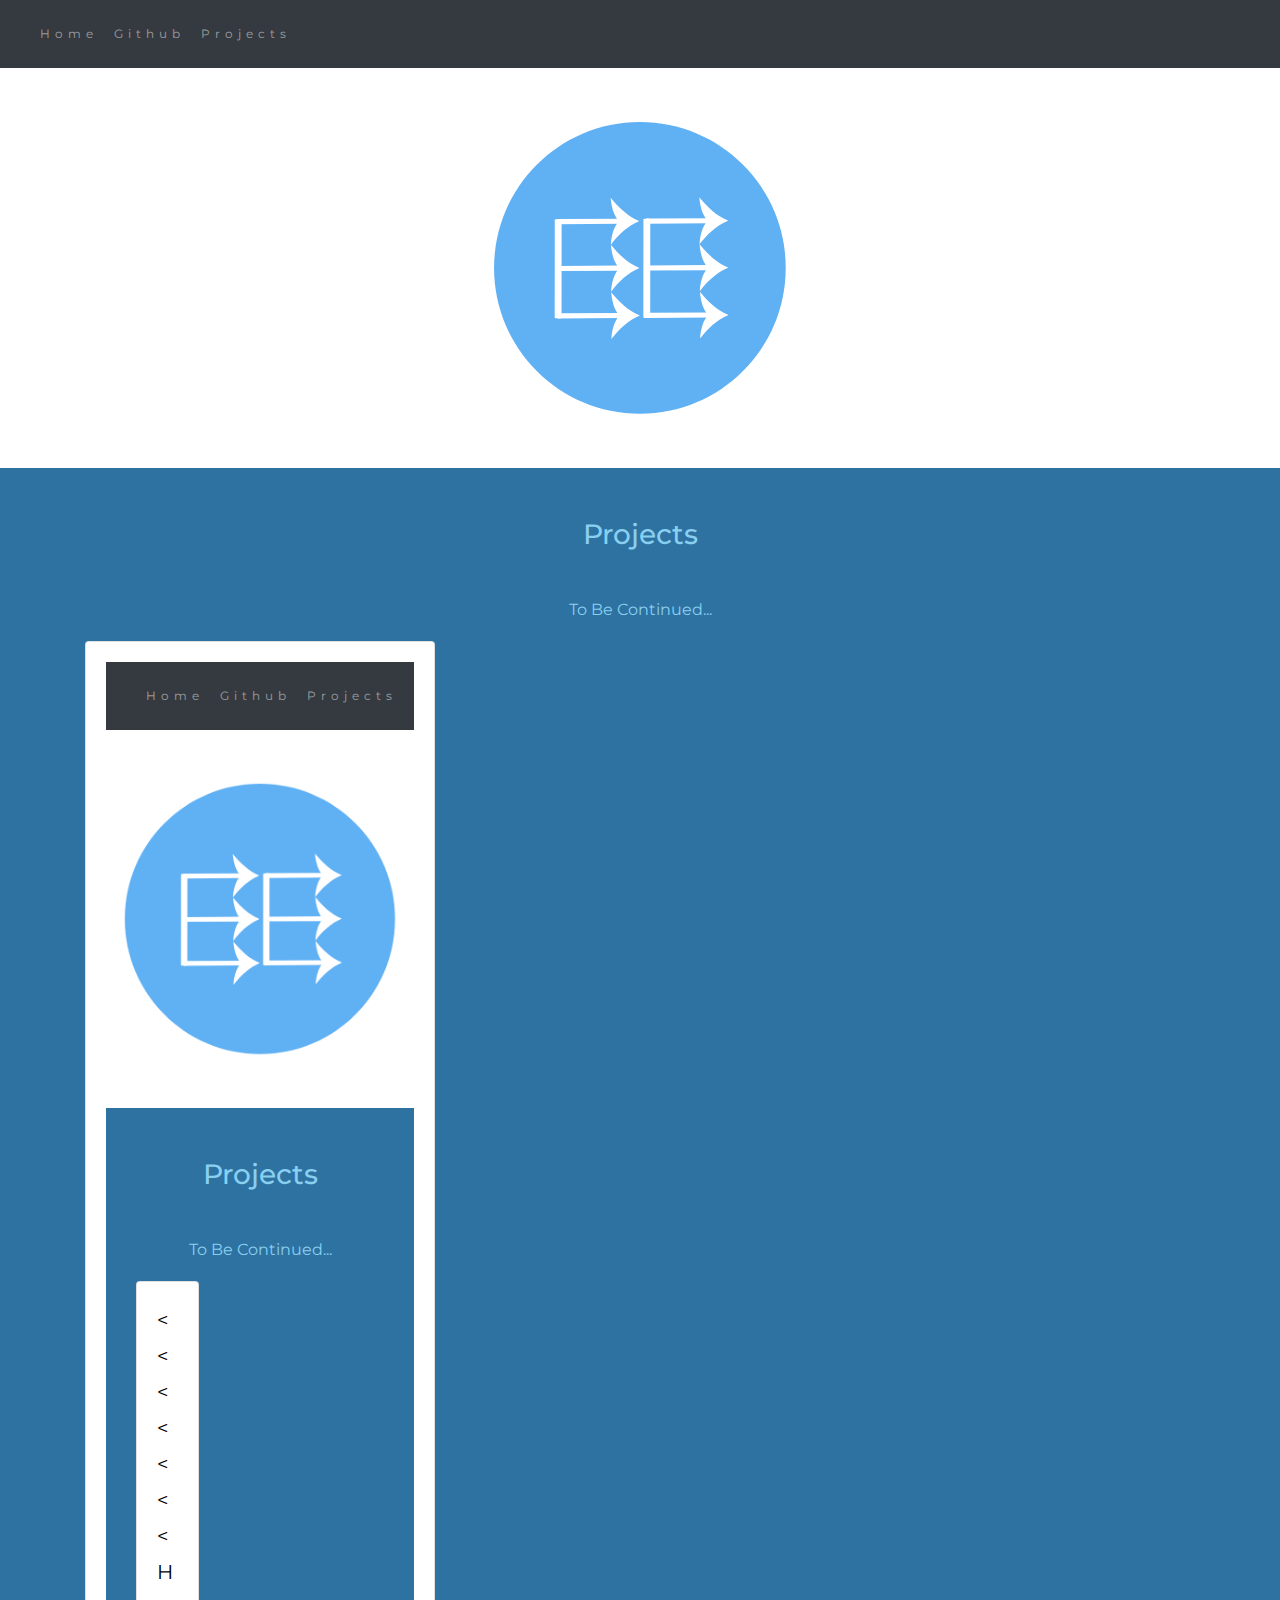
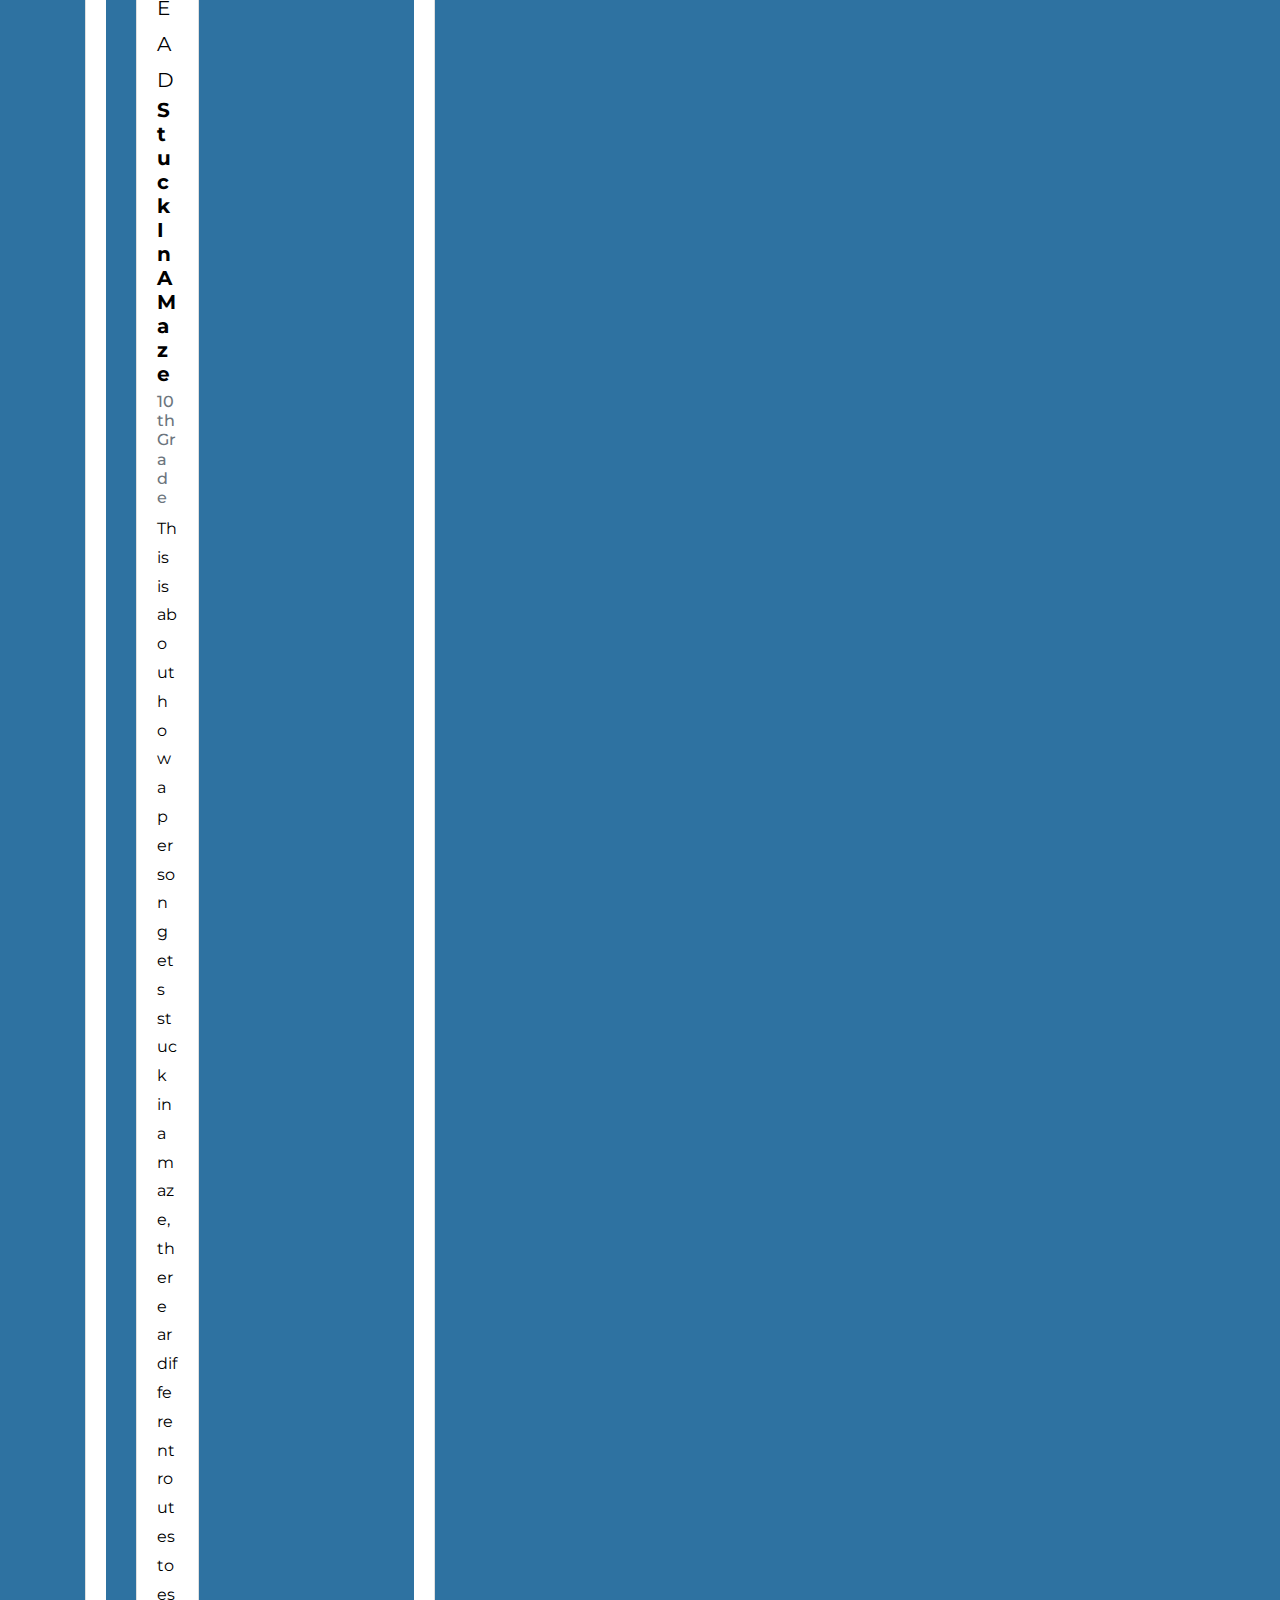
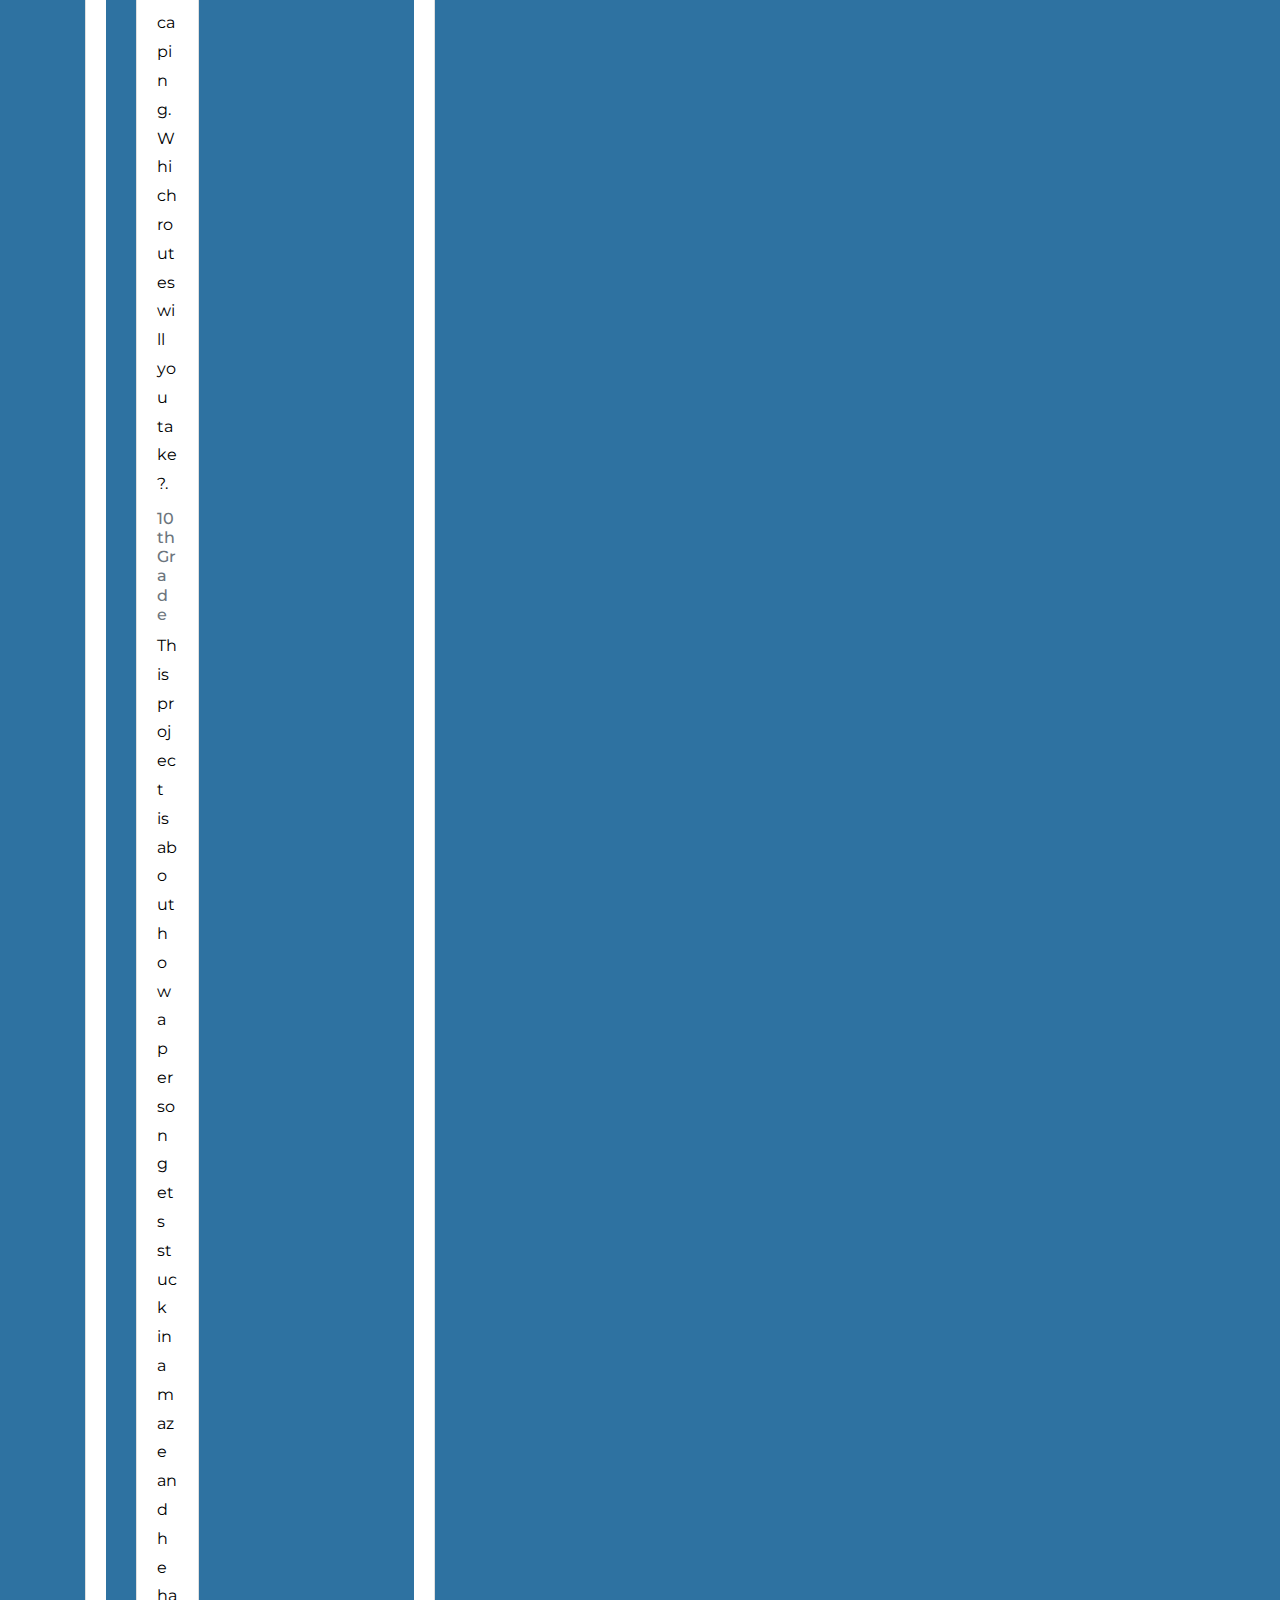
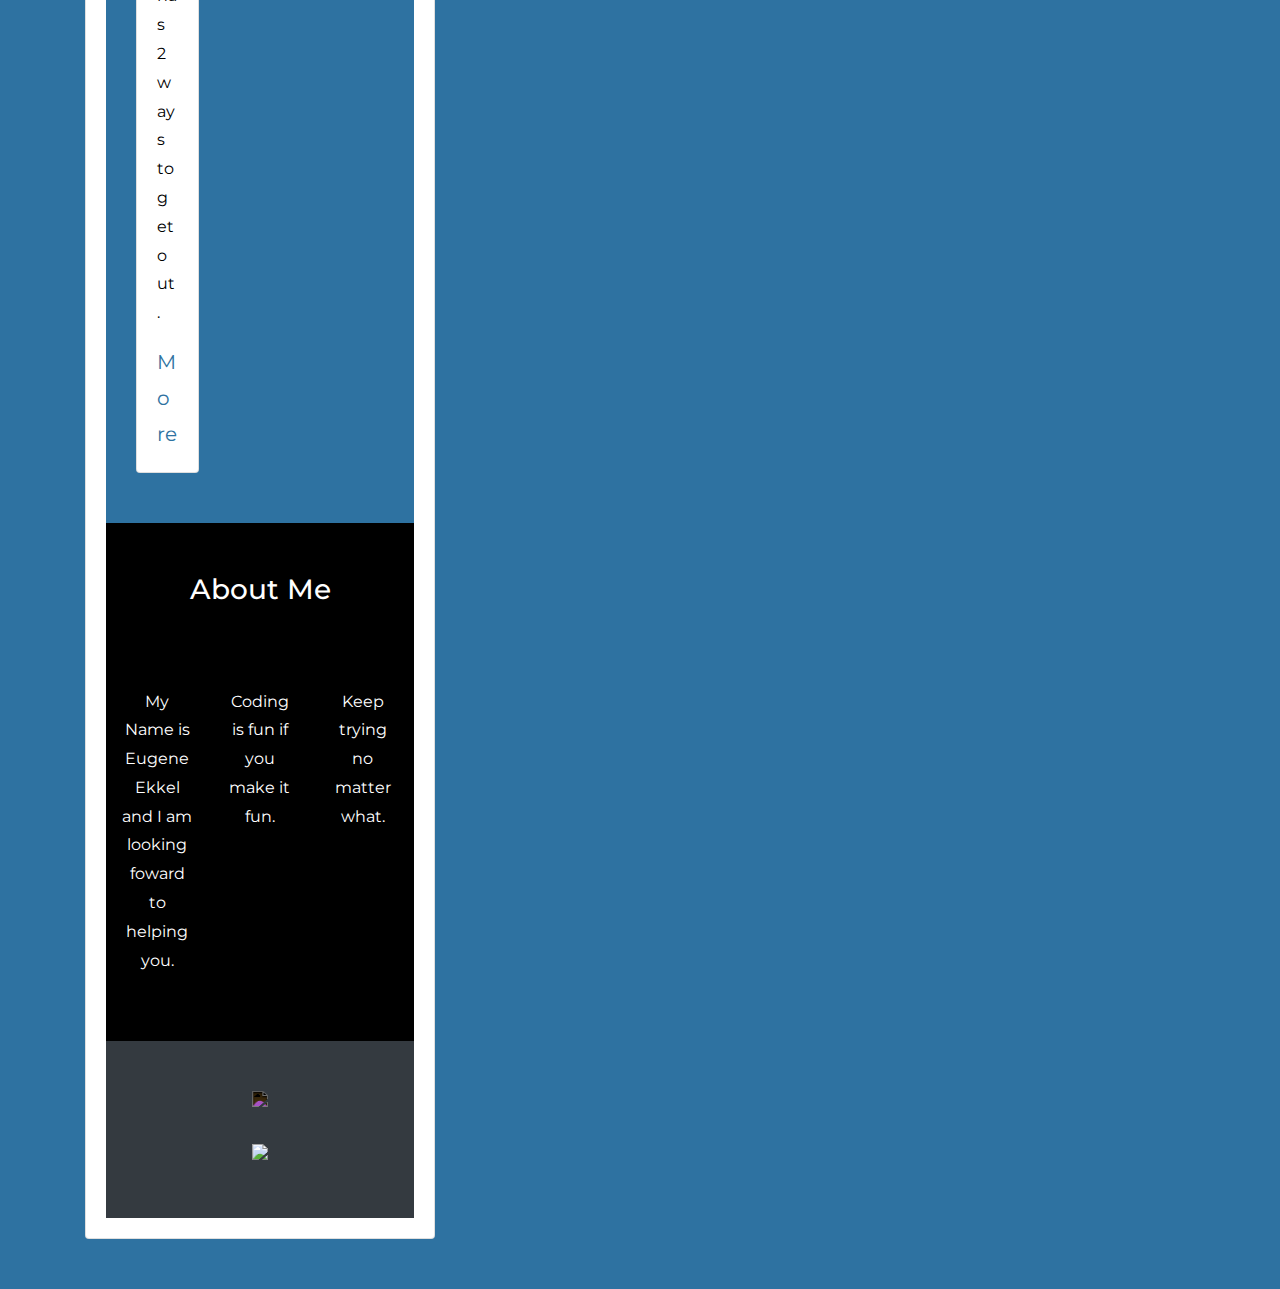
==== index.html @ 41f75b76 "add file" ====
<!DOCTYPE html>
<html lang="en">

<head>
    <title class="Eugene Ekkel">#</title>
    <meta charset="utf-8">
    <meta name="viewport" content="width=device-width, initial-scale=1">
    <link rel="stylesheet" href="https://stackpath.bootstrapcdn.com/bootstrap/4.3.1/css/bootstrap.min.css">
    <link href="https://fonts.googleapis.com/css?family=Montserrat" rel="stylesheet">
    <link rel="stylesheet" href="style.css" type="text/css">
    <script src="https://code.jquery.com/jquery-3.3.1.slim.min.js"></script>
    <script src="https://cdnjs.cloudflare.com/ajax/libs/popper.js/1.14.7/umd/popper.min.js"></script>
    <script src="https://stackpath.bootstrapcdn.com/bootstrap/4.3.1/js/bootstrap.min.js"></script>

</head>

<body>

    <!-- Navbar -->

    <nav class="navbar navbar-expand-lg navbar-dark bg-dark">
        <a class="navbar-brand owner-name" href="#"></a>
        <button class="navbar-toggler" type="button" data-toggle="collapse" data-target="#navbarSupportedContent" aria-controls="navbarSupportedContent" aria-expanded="false" aria-label="Toggle navigation">
            <span class="navbar-toggler-icon"></span>
        </button>

        <div class="collapse navbar-collapse" id="navbarSupportedContent">
            <ul class="navbar-nav mr-auto">
                <li class="nav-item">
                    <a class="nav-link" href="index.html">Home</a>
                </li>
                <li class="nav-item">
                    <a class="nav-link" href="#" id="github" target="_blank">Github</a>
                </li>
                <li class="nav-item">
                    <a class="nav-link" href="#projects">Projects</a>
                </li>
            </ul>
        </div>
    </nav>

    <!-- First Container -->
    <div class="container-fluid bg-1 text-center">
        <!--<h1 class="margin">Name</h1>-->
        <img src="img/logo-eugene.png" class="img-fluid" alt="Logo" id="logo">
    </div>

    <!-- Second Container -->
    <div class="container-fluid bg-2 text-center" id="projects">
        <h3 class="margin">Projects</h3>
        <p>To Be Continued...</p>
        <div class="container">
            <div class="row">

                <!--
                <div class="col-sm-4">
                    <div class="card">
                        <div class="card-body">
                            <h5 class="card-title">Project Name</h5>
                            <h6 class="card-subtitle mb-2 text-muted">10th Grade</h6>
                            <p class="card-text">A brief explanation of the project.</p>
                            <a href="#" class="card-link">More</a>
                        </div>
                    </div>
                </div>
                -->
<div class="col-sm-4">
                    <div class="card">
                        <div class="card-body">

<!DOCTYPE html>
<html lang="en">

<head>
    <title class="Eugene Ekkel">#</title>
    <meta charset="utf-8">
    <meta name="viewport" content="width=device-width, initial-scale=1">
    <link rel="stylesheet" href="https://stackpath.bootstrapcdn.com/bootstrap/4.3.1/css/bootstrap.min.css">
    <link href="https://fonts.googleapis.com/css?family=Montserrat" rel="stylesheet">
    <link rel="stylesheet" href="style.css" type="text/css">
    <script src="https://code.jquery.com/jquery-3.3.1.slim.min.js"></script>
    <script src="https://cdnjs.cloudflare.com/ajax/libs/popper.js/1.14.7/umd/popper.min.js"></script>
    <script src="https://stackpath.bootstrapcdn.com/bootstrap/4.3.1/js/bootstrap.min.js"></script>

</head>

<body>

    <!-- Navbar -->

    <nav class="navbar navbar-expand-lg navbar-dark bg-dark">
        <a class="navbar-brand owner-name" href="#"></a>
        <button class="navbar-toggler" type="button" data-toggle="collapse" data-target="#navbarSupportedContent" aria-controls="navbarSupportedContent" aria-expanded="false" aria-label="Toggle navigation">
            <span class="navbar-toggler-icon"></span>
        </button>

        <div class="collapse navbar-collapse" id="navbarSupportedContent">
            <ul class="navbar-nav mr-auto">
                <li class="nav-item">
                    <a class="nav-link" href="index.html">Home</a>
                </li>
                <li class="nav-item">
                    <a class="nav-link" href="#" id="github" target="_blank">Github</a>
                </li>
                <li class="nav-item">
                    <a class="nav-link" href="#projects">Projects</a>
                </li>
            </ul>
        </div>
    </nav>

    <!-- First Container -->
    <div class="container-fluid bg-1 text-center">
        <!--<h1 class="margin">Name</h1>-->
        <img src="img/logo-eugene.png" class="img-fluid" alt="Logo" id="logo">
    </div>

    <!-- Second Container -->
    <div class="container-fluid bg-2 text-center" id="projects">
        <h3 class="margin">Projects</h3>
        <p>To Be Continued...</p>
        <div class="container">
            <div class="row">

                <!--
                <div class="col-sm-4">
                    <div class="card">
                        <div class="card-body">
                            <h5 class="card-title">Project Name</h5>
                            <h6 class="card-subtitle mb-2 text-muted">10th Grade</h6>
                            <p class="card-text">A brief explanation of the project.</p>
                            <a href="#" class="card-link">More</a>
                        </div>
                    </div>
                </div>
                -->
<div class="col-sm-4">
                    <div class="card">
                        <div class="card-body">
<<<<<<< HEAD
                            <h5 class="card-title">Stuck In A Maze</h5>
                            <h6 class="card-subtitle mb-2 text-muted">10th Grade</h6>
                            <p class="card-text">This is about how a person gets stuck in a maze, there ar different routes to escaping. Which routes will you take?.</p>
                            <h6 class="card-subtitle mb-2 text-muted">10th Grade</h6>
                            <p class="card-text">This project is about how a person gets stuck in a maze and he has 2 ways to get out.</p>
                            <a href="projects/cyoa-stuck-in-a-maze" class="card-link">More</a>
                        </div>
                    </div>
                </div>
            </div>
        </div>
        </a>
    </div>

    <!-- Third Container (Grid) -->
    <div class="container-fluid bg-3 text-center">
        <h3 class="margin">About Me</h3><br>
        <div class="row">
            <div class="col-sm-4">
                <p>My Name is Eugene Ekkel and I am looking foward to helping you.</p>
            </div>
            <div class="col-sm-4">
                <p>Coding is fun if you make it fun.</p>
            </div>
            <div class="col-sm-4">
                <p>Keep trying no matter what.</p>
            </div>
        </div>
    </div>

    <!-- Footer -->
    <footer class="container-fluid bg-4 text-center">
        <a href="#" target="_blank" id="fork"><img src="img/fork.png"></a><br>
        <a href="https://hstatsep.github.io" target="_blank"><img src="file:///C:/Users/ekkel/Downloads/logo-eugene.png" id="sep"></a>
    </footer>


    <script src="script.js"></script>
</body>

</html>
---- style.css ----
html, body {
    height: 100%;
}

body {
    font: 20px Montserrat, sans-serif;
    line-height: 1.8;
    color: #f5f6f7;
}

p {
    font-size: 16px;
}

a {
    color: #2e72a1;
}

#logo, .project-img {
    max-height: 300px;
}

#fork img{
    height: 25px;
    margin-bottom: 25px;
    filter: invert(1);
}

#sep {
    height: 75px;
}

.margin {
    margin-bottom: 45px;
}

.bg-1 {
    background-color: #ffffff; /* White */
    color: #555555;
}

.bg-2 {
    background-color: #2e72a1; /* Blue */
    color: #89CFF0;
}

.card {
    color: black;
    text-align: left;
}

.card-title {
    font-weight: 700;
}

.bg-3 {
    background-color: #000000; /* Black */
    color: #ffffff;
}

.bg-4 {
    background-color: #343a40; /* Dark Gray */
    color: #fff;
}

.container-fluid {
    padding-top: 50px;
    padding-bottom: 50px;
}

.navbar {
    padding-top: 15px;
    padding-bottom: 15px;
    border: 0;
    border-radius: 0;
    margin-bottom: 0;
    font-size: 12px;
    letter-spacing: 5px;
}

.navbar-nav li a:hover {
    color: #2e72a1 !important;
}
---- style.css ----
html, body {
    height: 100%;
}

body {
    font: 20px Montserrat, sans-serif;
    line-height: 1.8;
    color: #f5f6f7;
}

p {
    font-size: 16px;
}

a {
    color: #2e72a1;
}

#logo, .project-img {
    max-height: 300px;
}

#fork img{
    height: 25px;
    margin-bottom: 25px;
    filter: invert(1);
}

#sep {
    height: 75px;
}

.margin {
    margin-bottom: 45px;
}

.bg-1 {
    background-color: #ffffff; /* White */
    color: #555555;
}

.bg-2 {
    background-color: #2e72a1; /* Blue */
    color: #89CFF0;
}

.card {
    color: black;
    text-align: left;
}

.card-title {
    font-weight: 700;
}

.bg-3 {
    background-color: #000000; /* Black */
    color: #ffffff;
}

.bg-4 {
    background-color: #343a40; /* Dark Gray */
    color: #fff;
}

.container-fluid {
    padding-top: 50px;
    padding-bottom: 50px;
}

.navbar {
    padding-top: 15px;
    padding-bottom: 15px;
    border: 0;
    border-radius: 0;
    margin-bottom: 0;
    font-size: 12px;
    letter-spacing: 5px;
}

.navbar-nav li a:hover {
    color: #2e72a1 !important;
}
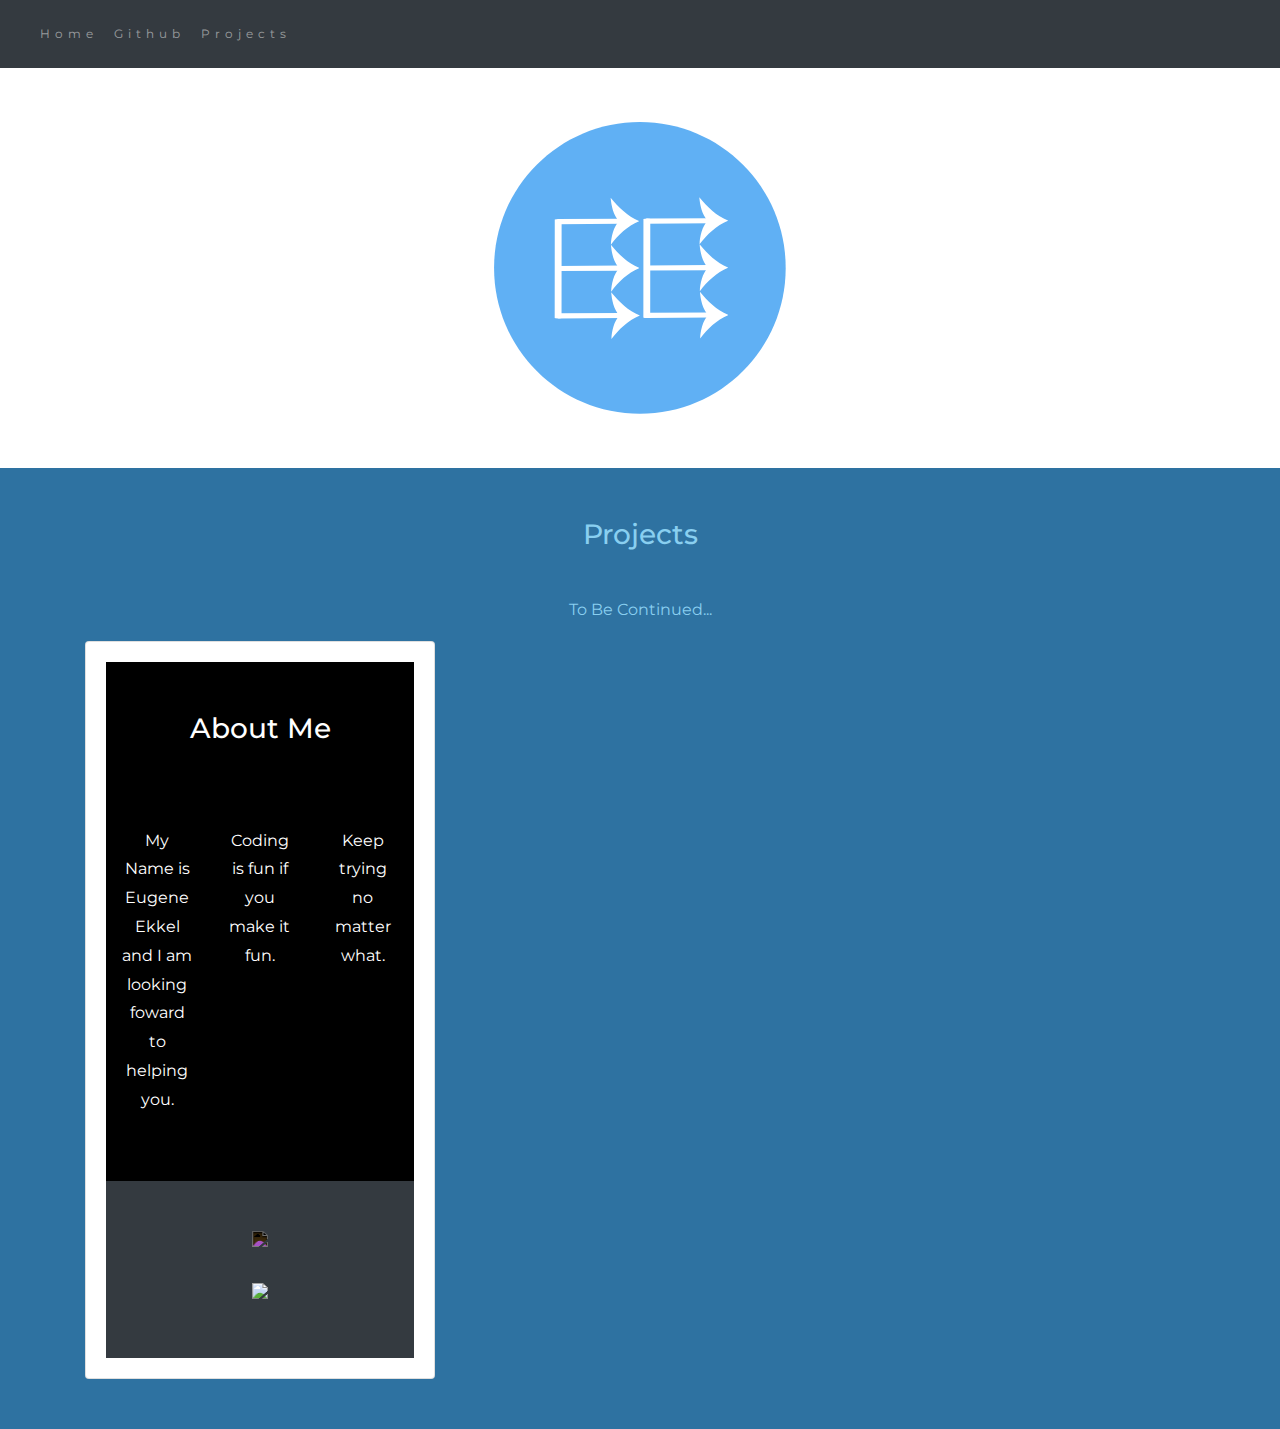
==== commit d6776a77: "Update index.html" ====
--- a/index.html
+++ b/index.html
@@ -68,91 +68,8 @@
                     <div class="card">
                         <div class="card-body">
 
-<!DOCTYPE html>
-<html lang="en">
-
-<head>
-    <title class="Eugene Ekkel">#</title>
-    <meta charset="utf-8">
-    <meta name="viewport" content="width=device-width, initial-scale=1">
-    <link rel="stylesheet" href="https://stackpath.bootstrapcdn.com/bootstrap/4.3.1/css/bootstrap.min.css">
-    <link href="https://fonts.googleapis.com/css?family=Montserrat" rel="stylesheet">
-    <link rel="stylesheet" href="style.css" type="text/css">
-    <script src="https://code.jquery.com/jquery-3.3.1.slim.min.js"></script>
-    <script src="https://cdnjs.cloudflare.com/ajax/libs/popper.js/1.14.7/umd/popper.min.js"></script>
-    <script src="https://stackpath.bootstrapcdn.com/bootstrap/4.3.1/js/bootstrap.min.js"></script>
-
-</head>
-
-<body>
-
-    <!-- Navbar -->
-
-    <nav class="navbar navbar-expand-lg navbar-dark bg-dark">
-        <a class="navbar-brand owner-name" href="#"></a>
-        <button class="navbar-toggler" type="button" data-toggle="collapse" data-target="#navbarSupportedContent" aria-controls="navbarSupportedContent" aria-expanded="false" aria-label="Toggle navigation">
-            <span class="navbar-toggler-icon"></span>
-        </button>
-
-        <div class="collapse navbar-collapse" id="navbarSupportedContent">
-            <ul class="navbar-nav mr-auto">
-                <li class="nav-item">
-                    <a class="nav-link" href="index.html">Home</a>
-                </li>
-                <li class="nav-item">
-                    <a class="nav-link" href="#" id="github" target="_blank">Github</a>
-                </li>
-                <li class="nav-item">
-                    <a class="nav-link" href="#projects">Projects</a>
-                </li>
-            </ul>
-        </div>
-    </nav>
-
-    <!-- First Container -->
-    <div class="container-fluid bg-1 text-center">
-        <!--<h1 class="margin">Name</h1>-->
-        <img src="img/logo-eugene.png" class="img-fluid" alt="Logo" id="logo">
-    </div>
-
-    <!-- Second Container -->
-    <div class="container-fluid bg-2 text-center" id="projects">
-        <h3 class="margin">Projects</h3>
-        <p>To Be Continued...</p>
-        <div class="container">
-            <div class="row">
-
-                <!--
-                <div class="col-sm-4">
-                    <div class="card">
-                        <div class="card-body">
-                            <h5 class="card-title">Project Name</h5>
-                            <h6 class="card-subtitle mb-2 text-muted">10th Grade</h6>
-                            <p class="card-text">A brief explanation of the project.</p>
-                            <a href="#" class="card-link">More</a>
-                        </div>
-                    </div>
-                </div>
-                -->
-<div class="col-sm-4">
-                    <div class="card">
-                        <div class="card-body">
-<<<<<<< HEAD
-                            <h5 class="card-title">Stuck In A Maze</h5>
-                            <h6 class="card-subtitle mb-2 text-muted">10th Grade</h6>
-                            <p class="card-text">This is about how a person gets stuck in a maze, there ar different routes to escaping. Which routes will you take?.</p>
-                            <h6 class="card-subtitle mb-2 text-muted">10th Grade</h6>
-                            <p class="card-text">This project is about how a person gets stuck in a maze and he has 2 ways to get out.</p>
-                            <a href="projects/cyoa-stuck-in-a-maze" class="card-link">More</a>
-                        </div>
-                    </div>
-                </div>
-            </div>
-        </div>
-        </a>
-    </div>
-
-    <!-- Third Container (Grid) -->
+                            
+  <!-- Third Container (Grid) -->
     <div class="container-fluid bg-3 text-center">
         <h3 class="margin">About Me</h3><br>
         <div class="row">
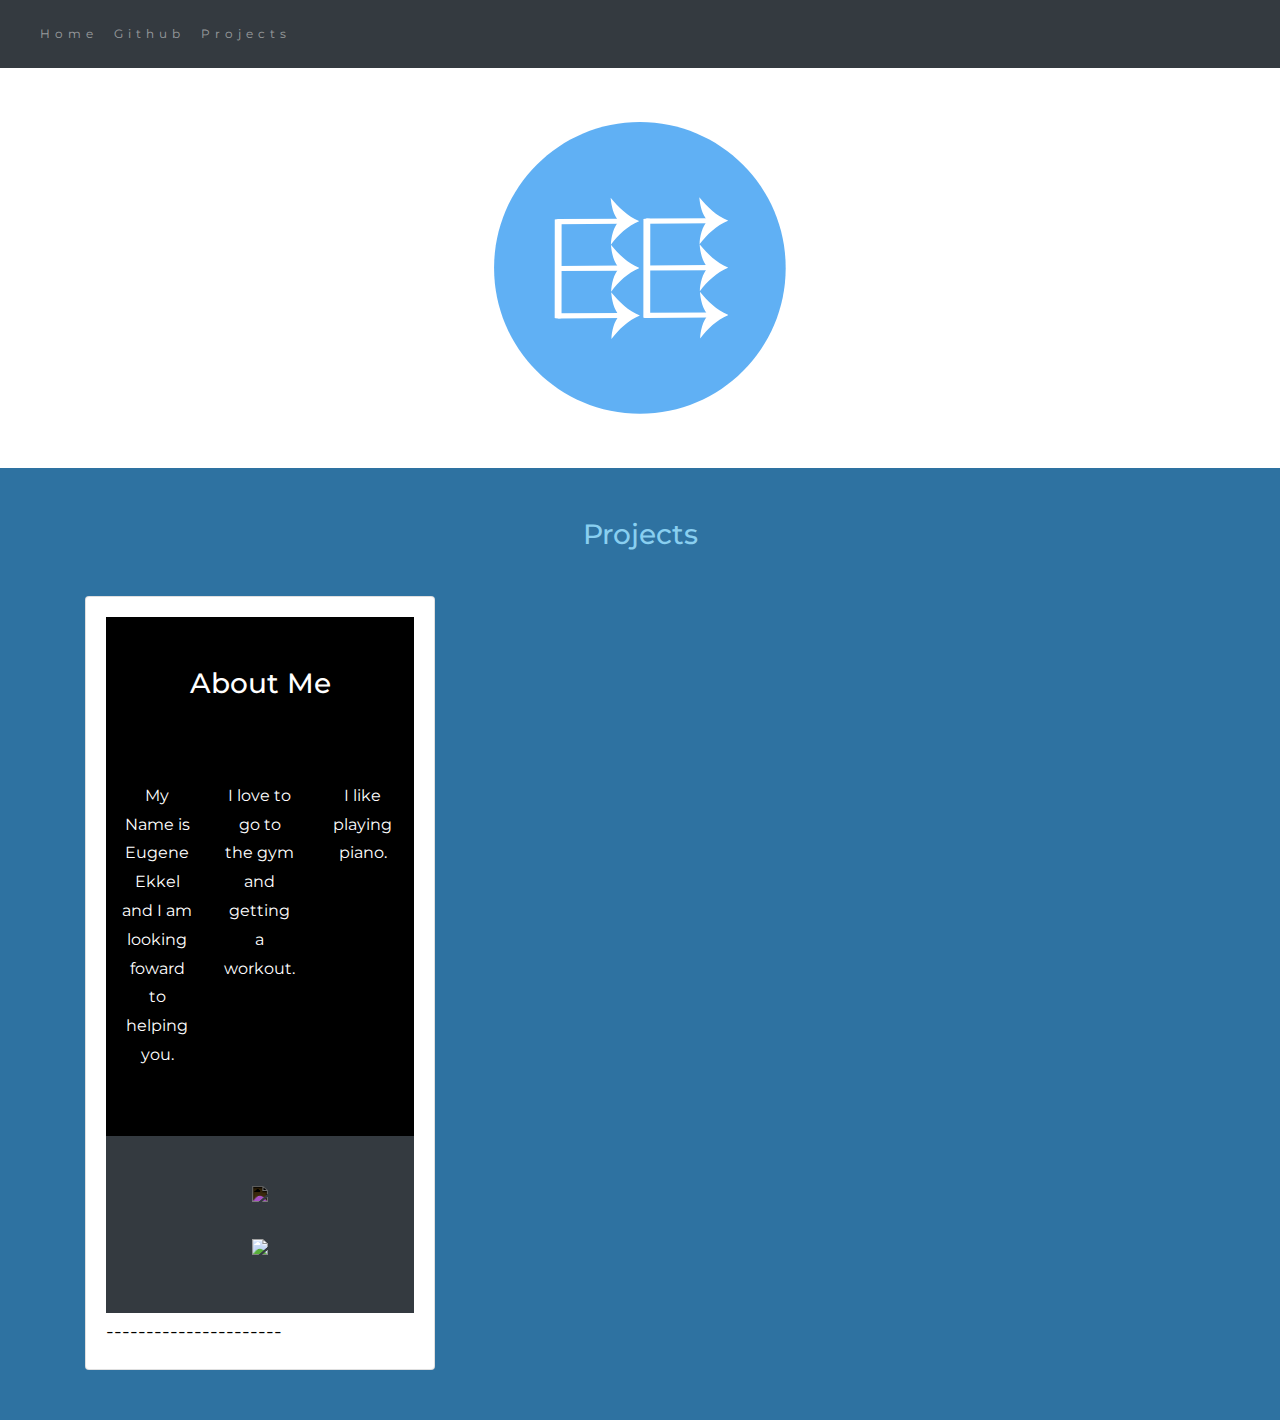
==== commit 9bcf9bfc: "Thu, Sep 22, 2022, 11:54 AM -04:00" ====
--- a/index.html
+++ b/index.html
@@ -48,7 +48,7 @@
     <!-- Second Container -->
     <div class="container-fluid bg-2 text-center" id="projects">
         <h3 class="margin">Projects</h3>
-        <p>To Be Continued...</p>
+        <p></p>
         <div class="container">
             <div class="row">
 
@@ -68,7 +68,7 @@
                     <div class="card">
                         <div class="card-body">
 
-                            
+
   <!-- Third Container (Grid) -->
     <div class="container-fluid bg-3 text-center">
         <h3 class="margin">About Me</h3><br>
@@ -77,10 +77,10 @@
                 <p>My Name is Eugene Ekkel and I am looking foward to helping you.</p>
             </div>
             <div class="col-sm-4">
-                <p>Coding is fun if you make it fun.</p>
+                <p>I love to go to the gym and getting a workout.</p>
             </div>
             <div class="col-sm-4">
-                <p>Keep trying no matter what.</p>
+                <p>I like playing piano.</p>
             </div>
         </div>
     </div>
@@ -96,3 +96,7 @@
 </body>
 
 </html>
+----------------------
+
+
+
--- a/style.css
+++ b/style.css
@@ -81,3 +81,104 @@
 .navbar-nav li a:hover {
     color: #2e72a1 !important;
 }
+
+
+
+<html lang="en">
+
+<head>
+    <title class="owner-name">#</title>
+    <meta charset="utf-8">
+    <meta name="viewport" content="width=device-width, initial-scale=1">
+    <link rel="stylesheet" href="https://stackpath.bootstrapcdn.com/bootstrap/4.3.1/css/bootstrap.min.css">
+    <link href="https://fonts.googleapis.com/css?family=Montserrat" rel="stylesheet">
+    <link rel="stylesheet" href="style.css" type="text/css">
+    <script src="https://code.jquery.com/jquery-3.3.1.slim.min.js"></script>
+    <script src="https://cdnjs.cloudflare.com/ajax/libs/popper.js/1.14.7/umd/popper.min.js"></script>
+    <script src="https://stackpath.bootstrapcdn.com/bootstrap/4.3.1/js/bootstrap.min.js"></script>
+
+</head>
+
+<body>
+
+    <!-- Navbar -->
+
+    <nav class="navbar navbar-expand-lg navbar-dark bg-dark">
+        <a class="navbar-brand owner-name" href="#"></a>
+        <button class="navbar-toggler" type="button" data-toggle="collapse" data-target="#navbarSupportedContent" aria-controls="navbarSupportedContent" aria-expanded="false" aria-label="Toggle navigation">
+            <span class="navbar-toggler-icon"></span>
+        </button>
+
+        <div class="collapse navbar-collapse" id="navbarSupportedContent">
+            <ul class="navbar-nav mr-auto">
+                <li class="nav-item">
+                    <a class="nav-link" href="index.html">Home</a>
+                </li>
+                <li class="nav-item">
+                    <a class="nav-link" href="#" id="github" target="_blank">Github</a>
+                </li>
+                <li class="nav-item">
+                    <a class="nav-link" href="#projects">Projects</a>
+                </li>
+            </ul>
+        </div>
+    </nav>
+
+    <!-- First Container -->
+    <div class="container-fluid bg-1 text-center">
+        <!--<h1 class="margin">Name</h1>-->
+        <img src="img/avatar.png" class="img-fluid" alt="Logo" id="logo">
+    </div>
+
+    <!-- Second Container -->
+    <div class="container-fluid bg-2 text-center" id="projects">
+        <h3 class="margin">Projects</h3>
+        <p>Coming soon!</p>
+        <div class="container">
+            <div class="row">
+
+                <!--
+                <div class="col-sm-4">
+                    <div class="card">
+                        <div class="card-body">
+                            <h5 class="card-title">Project Name</h5>
+                            <h6 class="card-subtitle mb-2 text-muted">10th Grade</h6>
+                            <p class="card-text">A brief explanation of the project.</p>
+                            <a href="#" class="card-link">More</a>
+                        </div>
+                    </div>
+                </div>
+                -->
+
+            </div>
+        </div>
+        </a>
+    </div>
+
+    <!-- Third Container (Grid) -->
+    <div class="container-fluid bg-3 text-center">
+        <h3 class="margin">About Me</h3><br>
+        <div class="row">
+            <div class="col-sm-4">
+                <p>Lorem ipsum.</p>
+            </div>
+            <div class="col-sm-4">
+                <p>Lorem ipsum.</p>
+            </div>
+            <div class="col-sm-4">
+                <p>Lorem ipsum.</p>
+            </div>
+        </div>
+    </div>
+
+    <!-- Footer -->
+    <footer class="container-fluid bg-4 text-center">
+        <a href="#" target="_blank" id="fork"><img src="img/fork.png"></a><br>
+        <a href="https://hstatsep.github.io" target="_blank"><img src="https://hstatsep.github.io/img/hstatsep-logo-small.png" id="sep"></a>
+    </footer>
+
+
+    <script src="script.js"></script>
+</body>
+
+</html>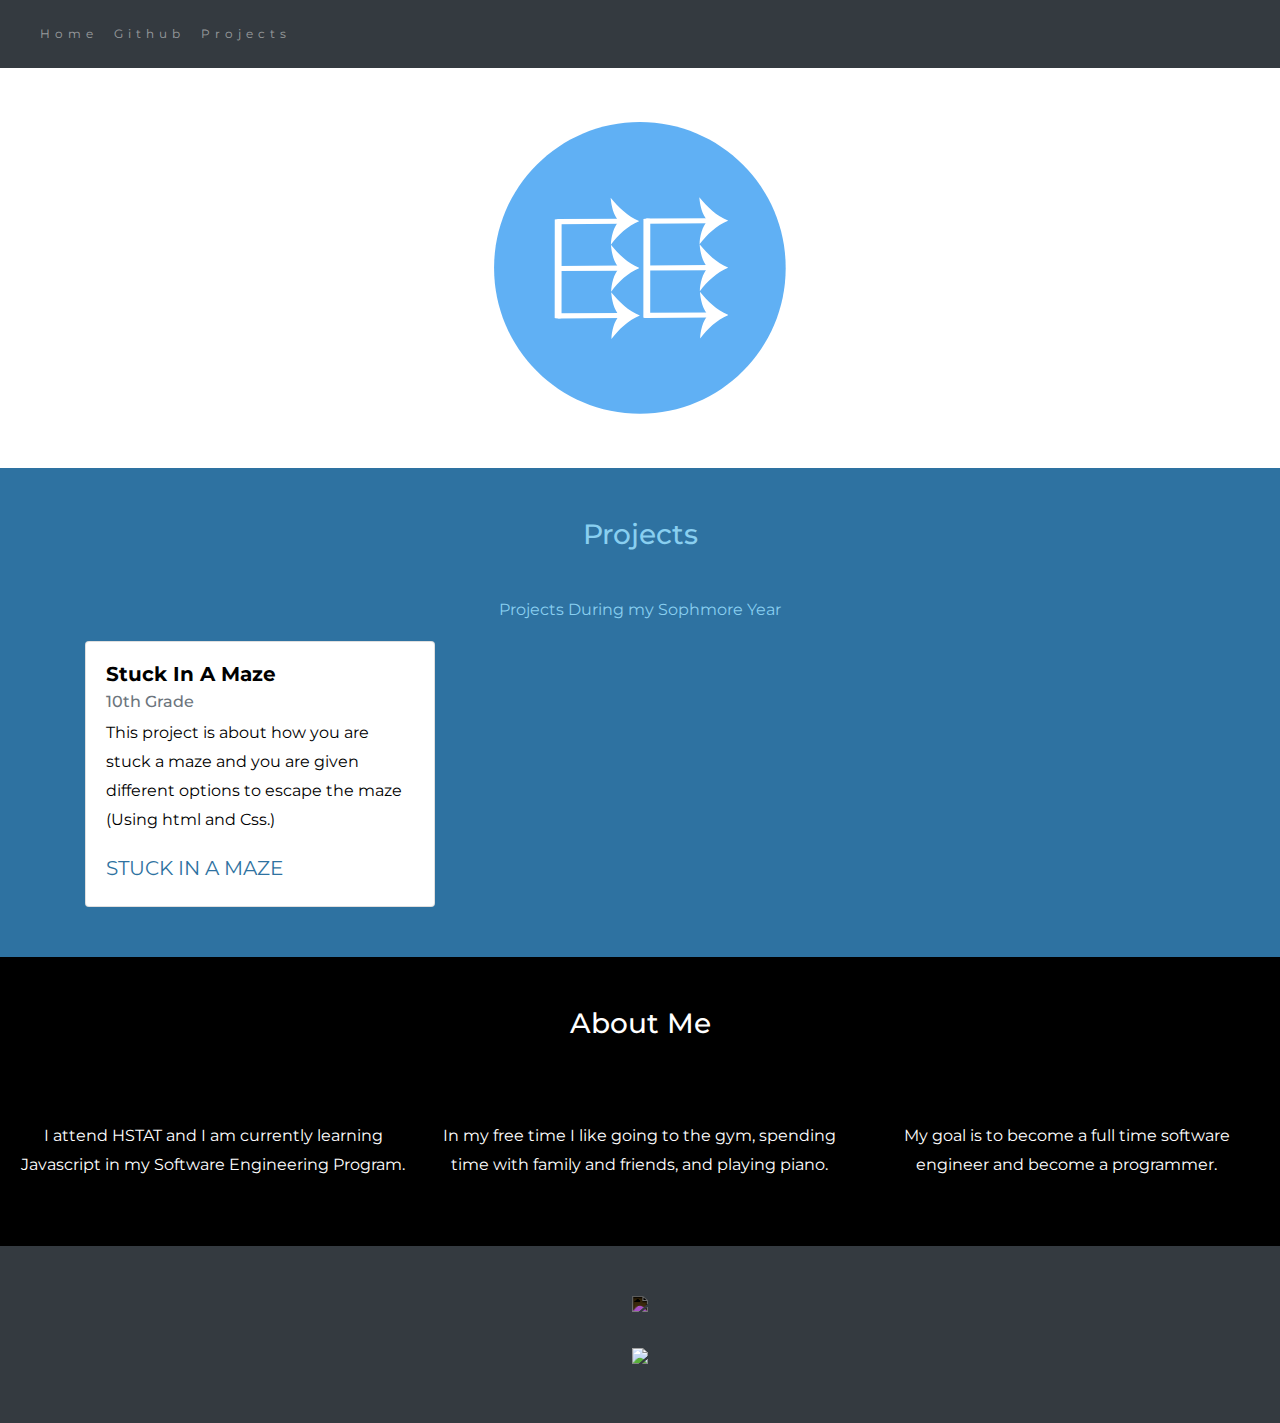
==== commit 2588a38a: "edited portfolio" ====
--- a/index.html
+++ b/index.html
@@ -2,7 +2,7 @@
 <html lang="en">
 
 <head>
-    <title class="Eugene Ekkel">#</title>
+    <title class="owner-name">Portfolio</title>
     <meta charset="utf-8">
     <meta name="viewport" content="width=device-width, initial-scale=1">
     <link rel="stylesheet" href="https://stackpath.bootstrapcdn.com/bootstrap/4.3.1/css/bootstrap.min.css">
@@ -48,39 +48,41 @@
     <!-- Second Container -->
     <div class="container-fluid bg-2 text-center" id="projects">
         <h3 class="margin">Projects</h3>
-        <p></p>
+            <p>Projects During my Sophmore Year</p>
         <div class="container">
             <div class="row">
 
-                <!--
+
                 <div class="col-sm-4">
                     <div class="card">
                         <div class="card-body">
-                            <h5 class="card-title">Project Name</h5>
+                            <h5 class="card-title">Stuck In A Maze</h5>
                             <h6 class="card-subtitle mb-2 text-muted">10th Grade</h6>
-                            <p class="card-text">A brief explanation of the project.</p>
-                            <a href="#" class="card-link">More</a>
+                            <p class="card-text">This project is about how you are stuck a maze and you are given different options to escape the maze
+                                (Using html and Css.)</p>
+                            <a href="#" class="card-link"> <a href="https://github.com/eugenee8613/stuck-maze/blob/main/README.md">STUCK IN A MAZE</a></a>
                         </div>
                     </div>
                 </div>
-                -->
-<div class="col-sm-4">
-                    <div class="card">
-                        <div class="card-body">
 
 
-  <!-- Third Container (Grid) -->
+            </div>
+        </div>
+        </a>
+    </div>
+
+    <!-- Third Container (Grid) -->
     <div class="container-fluid bg-3 text-center">
         <h3 class="margin">About Me</h3><br>
         <div class="row">
             <div class="col-sm-4">
-                <p>My Name is Eugene Ekkel and I am looking foward to helping you.</p>
+                <p>I attend HSTAT and I am currently learning Javascript in my Software Engineering Program.</p>
             </div>
             <div class="col-sm-4">
-                <p>I love to go to the gym and getting a workout.</p>
+                <p>In my free time I like going to the gym, spending time with family and friends, and playing piano.</p>
             </div>
             <div class="col-sm-4">
-                <p>I like playing piano.</p>
+                <p>My goal is to become a full time software engineer and become a programmer.</p>
             </div>
         </div>
     </div>
@@ -88,15 +90,11 @@
     <!-- Footer -->
     <footer class="container-fluid bg-4 text-center">
         <a href="#" target="_blank" id="fork"><img src="img/fork.png"></a><br>
-        <a href="https://hstatsep.github.io" target="_blank"><img src="file:///C:/Users/ekkel/Downloads/logo-eugene.png" id="sep"></a>
+        <a href="https://hstatsep.github.io" target="_blank"><img src="https://hstatsep.github.io/img/hstatsep-logo-small.png" id="sep"></a>
     </footer>
 
 
     <script src="script.js"></script>
 </body>
 
-</html>
-----------------------
-
-
-
+</html>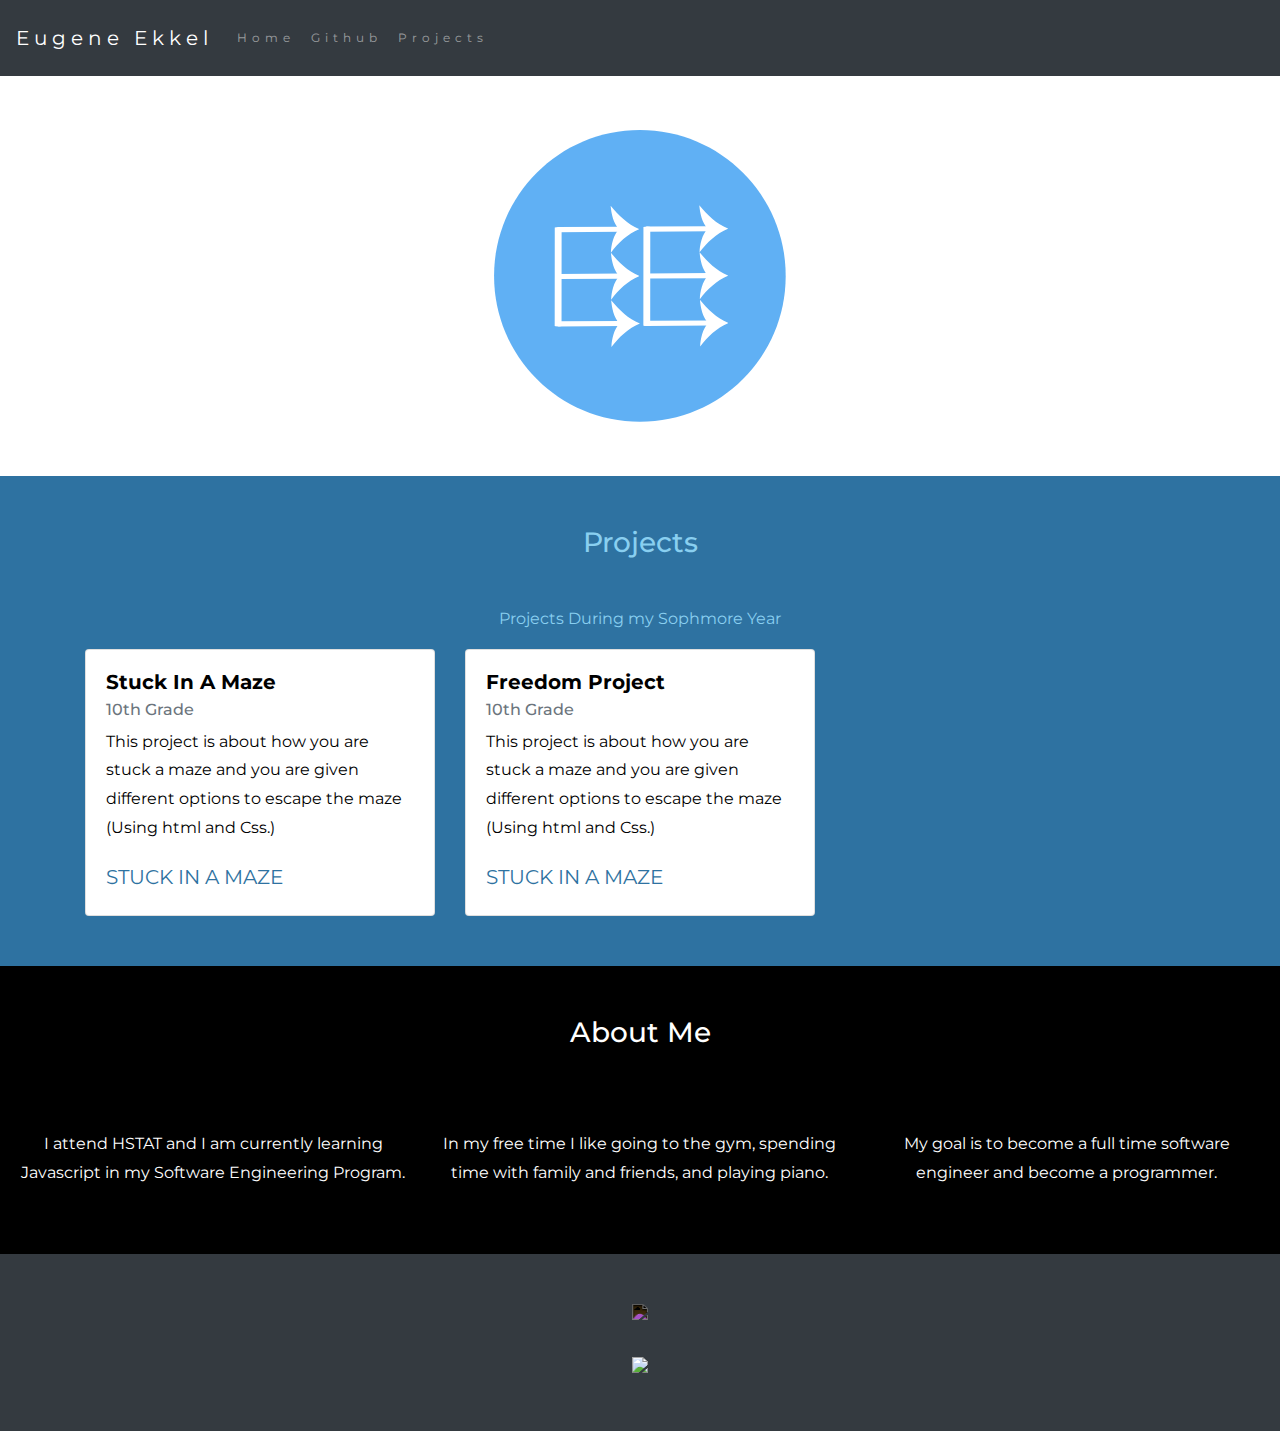
==== commit fc7ee8f9: "edited port" ====
--- a/index.html
+++ b/index.html
@@ -19,7 +19,7 @@
     <!-- Navbar -->
 
     <nav class="navbar navbar-expand-lg navbar-dark bg-dark">
-        <a class="navbar-brand owner-name" href="#"></a>
+        <a class="navbar-brand owner-name" href="#">Eugene Ekkel</a>
         <button class="navbar-toggler" type="button" data-toggle="collapse" data-target="#navbarSupportedContent" aria-controls="navbarSupportedContent" aria-expanded="false" aria-label="Toggle navigation">
             <span class="navbar-toggler-icon"></span>
         </button>
@@ -30,7 +30,8 @@
                     <a class="nav-link" href="index.html">Home</a>
                 </li>
                 <li class="nav-item">
-                    <a class="nav-link" href="#" id="github" target="_blank">Github</a>
+                    <a class="nav-link" href="#" id="github" target="_blank">Github </a>
+
                 </li>
                 <li class="nav-item">
                     <a class="nav-link" href="#projects">Projects</a>
@@ -57,6 +58,17 @@
                     <div class="card">
                         <div class="card-body">
                             <h5 class="card-title">Stuck In A Maze</h5>
+                            <h6 class="card-subtitle mb-2 text-muted">10th Grade</h6>
+                            <p class="card-text">This project is about how you are stuck a maze and you are given different options to escape the maze
+                                (Using html and Css.)</p>
+                            <a href="#" class="card-link"> <a href="https://github.com/eugenee8613/stuck-maze/blob/main/README.md">STUCK IN A MAZE</a></a>
+                        </div>
+                    </div>
+                </div>
+                <div class="col-sm-4">
+                    <div class="card">
+                        <div class="card-body">
+                            <h5 class="card-title">Freedom Project </h5>
                             <h6 class="card-subtitle mb-2 text-muted">10th Grade</h6>
                             <p class="card-text">This project is about how you are stuck a maze and you are given different options to escape the maze
                                 (Using html and Css.)</p>
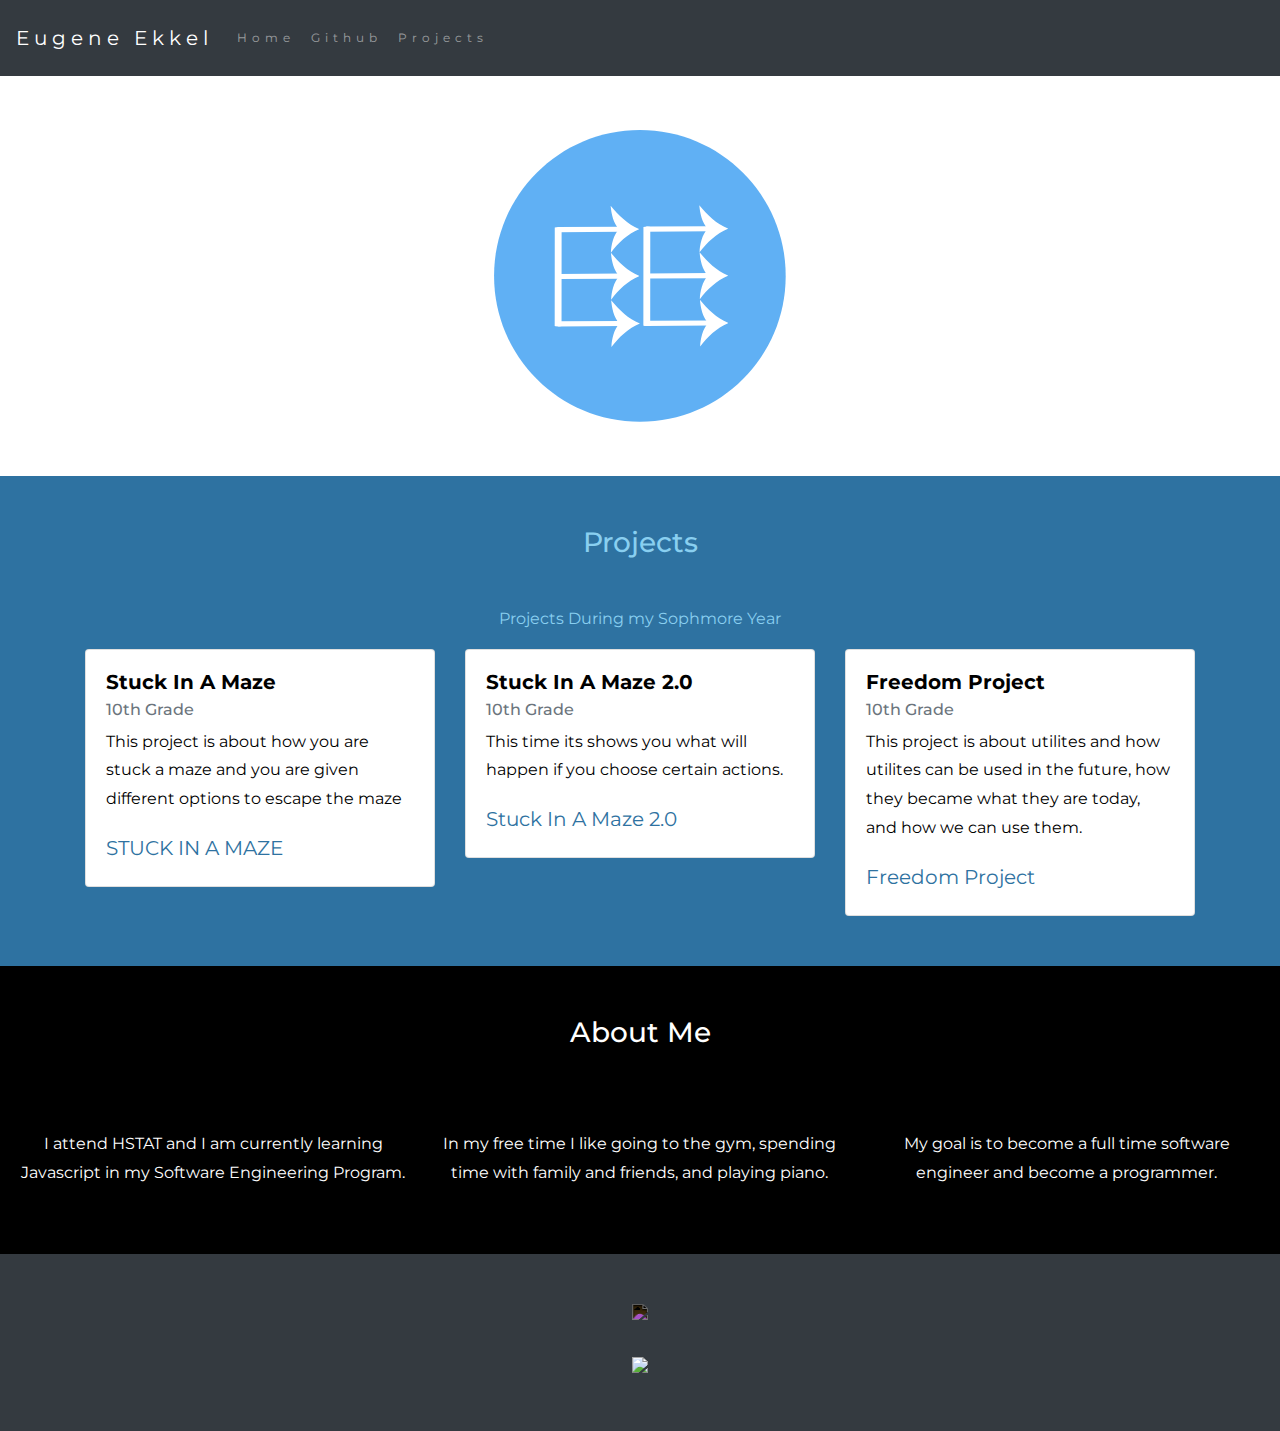
==== commit df14fc27: "edit website" ====
--- a/index.html
+++ b/index.html
@@ -19,7 +19,7 @@
     <!-- Navbar -->
 
     <nav class="navbar navbar-expand-lg navbar-dark bg-dark">
-        <a class="navbar-brand owner-name" href="#">Eugene Ekkel</a>
+        <a class="navbar-brand owner-name" href="#"> Eugene Ekkel</a>
         <button class="navbar-toggler" type="button" data-toggle="collapse" data-target="#navbarSupportedContent" aria-controls="navbarSupportedContent" aria-expanded="false" aria-label="Toggle navigation">
             <span class="navbar-toggler-icon"></span>
         </button>
@@ -60,7 +60,7 @@
                             <h5 class="card-title">Stuck In A Maze</h5>
                             <h6 class="card-subtitle mb-2 text-muted">10th Grade</h6>
                             <p class="card-text">This project is about how you are stuck a maze and you are given different options to escape the maze
-                                (Using html and Css.)</p>
+                                </p>
                             <a href="#" class="card-link"> <a href="https://github.com/eugenee8613/stuck-maze/blob/main/README.md">STUCK IN A MAZE</a></a>
                         </div>
                     </div>
@@ -68,11 +68,21 @@
                 <div class="col-sm-4">
                     <div class="card">
                         <div class="card-body">
-                            <h5 class="card-title">Freedom Project </h5>
+                            <h5 class="card-title">Stuck In A Maze 2.0  </h5>
                             <h6 class="card-subtitle mb-2 text-muted">10th Grade</h6>
-                            <p class="card-text">This project is about how you are stuck a maze and you are given different options to escape the maze
-                                (Using html and Css.)</p>
-                            <a href="#" class="card-link"> <a href="https://github.com/eugenee8613/stuck-maze/blob/main/README.md">STUCK IN A MAZE</a></a>
+                            <p class="card-text">This time its shows you what will happen if you choose certain actions.
+                                </p>
+                            <a href="#" class="card-link"> <a href="https://movie-webpage--arianas4499.repl.co/">Stuck In A Maze 2.0</a></a>
+                        </div>
+                    </div>
+                </div>
+                <div class="col-sm-4">
+                    <div class="card">
+                        <div class="card-body">
+                            <h5 class="card-title">Freedom Project</h5>
+                            <h6 class="card-subtitle mb-2 text-muted">10th Grade</h6>
+                            <p class="card-text">This project is about utilites and how utilites can be used in the future, how they became what they are today, and how we can use them.</p>
+                            <a href="#" class="card-link"> <a href="https://eugenee8613.github.io/sep10-freedom-project/">Freedom Project</a></a>
                         </div>
                     </div>
                 </div>
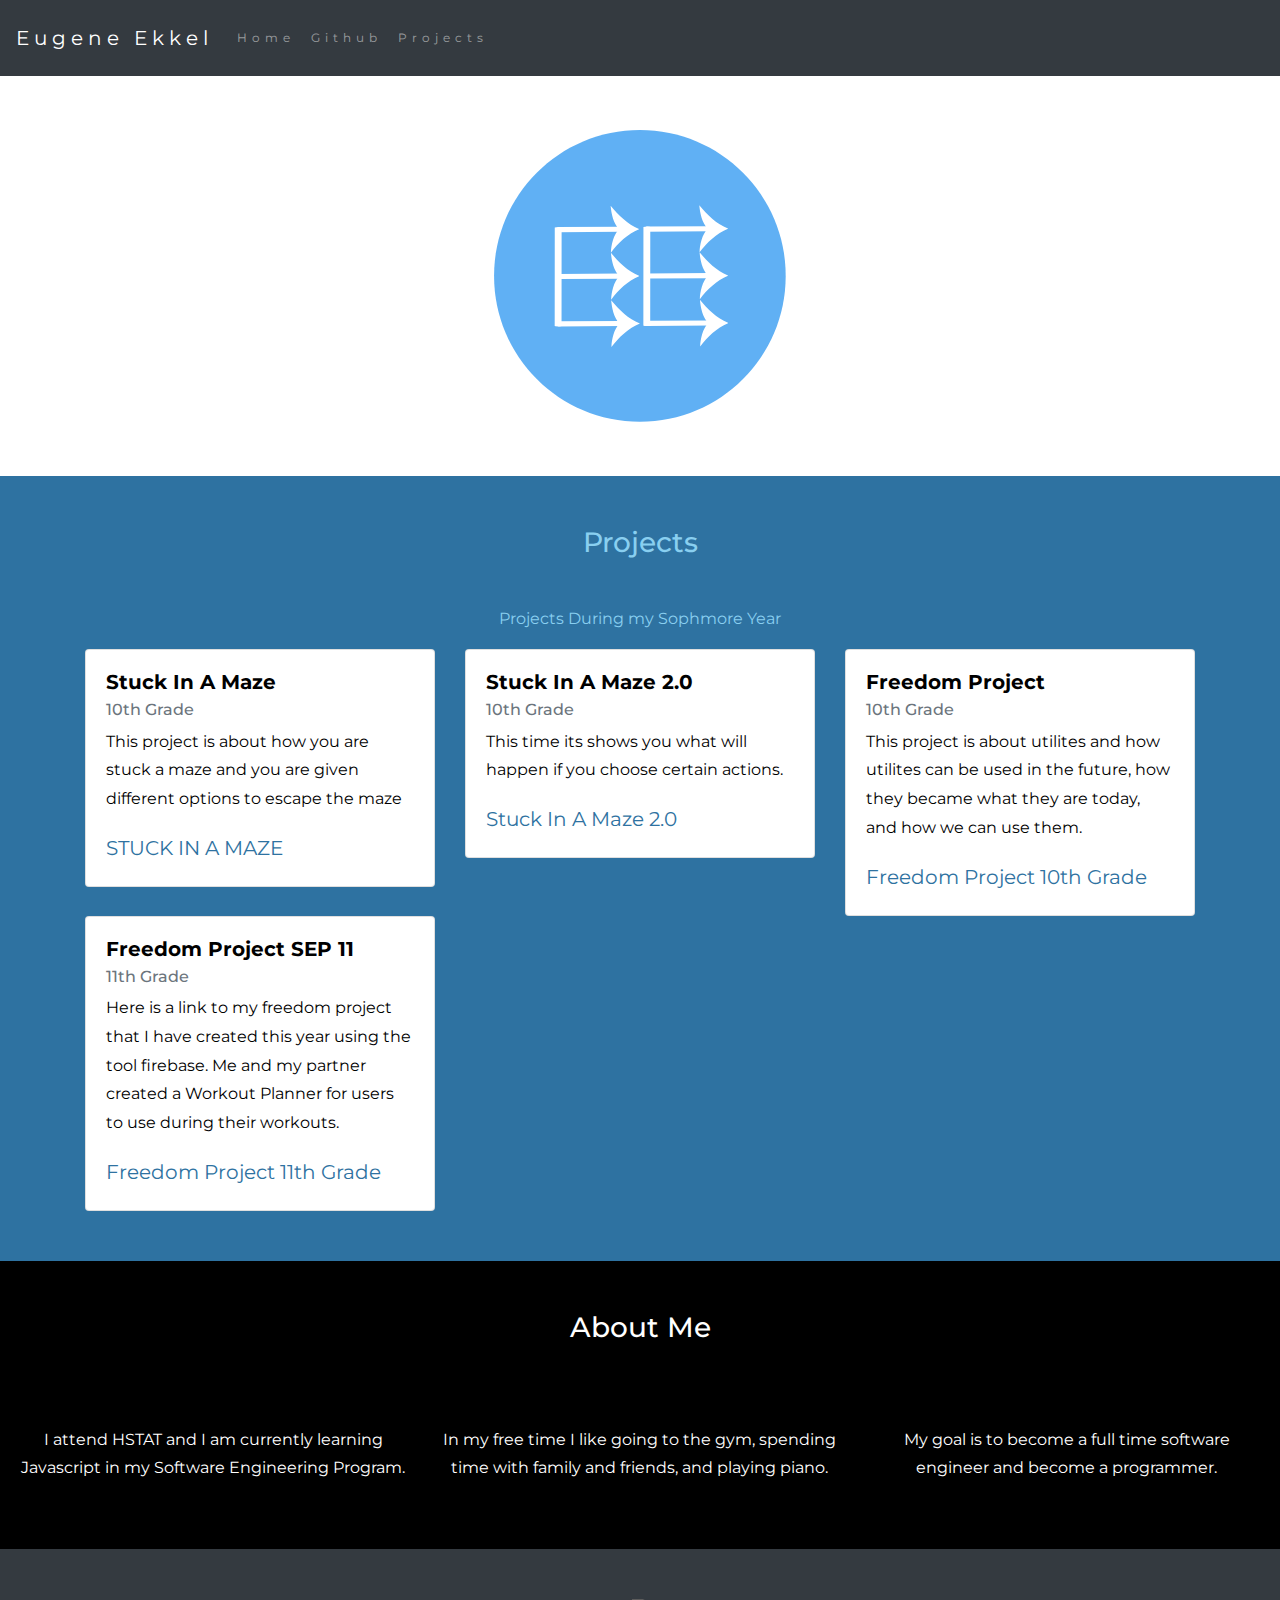
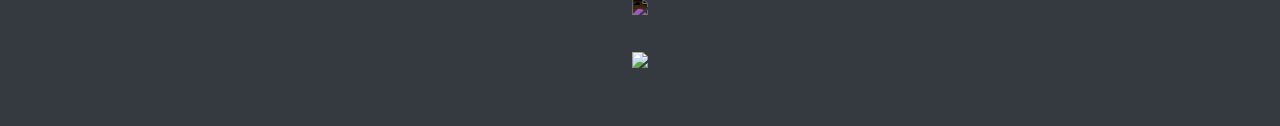
==== commit eb7517e4: "Update index.html" ====
--- a/index.html
+++ b/index.html
@@ -82,7 +82,18 @@
                             <h5 class="card-title">Freedom Project</h5>
                             <h6 class="card-subtitle mb-2 text-muted">10th Grade</h6>
                             <p class="card-text">This project is about utilites and how utilites can be used in the future, how they became what they are today, and how we can use them.</p>
-                            <a href="#" class="card-link"> <a href="https://eugenee8613.github.io/sep10-freedom-project/">Freedom Project</a></a>
+                            <a href="#" class="card-link"> <a href="https://eugenee8613.github.io/sep10-freedom-project/">Freedom Project 10th Grade</a></a>
+                        </div>
+                    </div>
+                </div>
+                 <div class="col-sm-4">
+                    <div class="card">
+                        <div class="card-body">
+                            <h5 class="card-title">Freedom Project SEP 11  </h5>
+                            <h6 class="card-subtitle mb-2 text-muted">11th Grade</h6>
+                            <p class="card-text">Here is a link to my freedom project that I have created this year using the tool firebase. Me and my partner created a Workout Planner for users to use during their workouts. 
+                                </p>
+                            <a href="#" class="card-link"> <a href="https://eugenee8613.github.io/sep11-freedom-project/sep11-fp.html/">Freedom Project 11th Grade</a></a>
                         </div>
                     </div>
                 </div>
@@ -119,4 +130,4 @@
     <script src="script.js"></script>
 </body>
 
-</html>+</html>
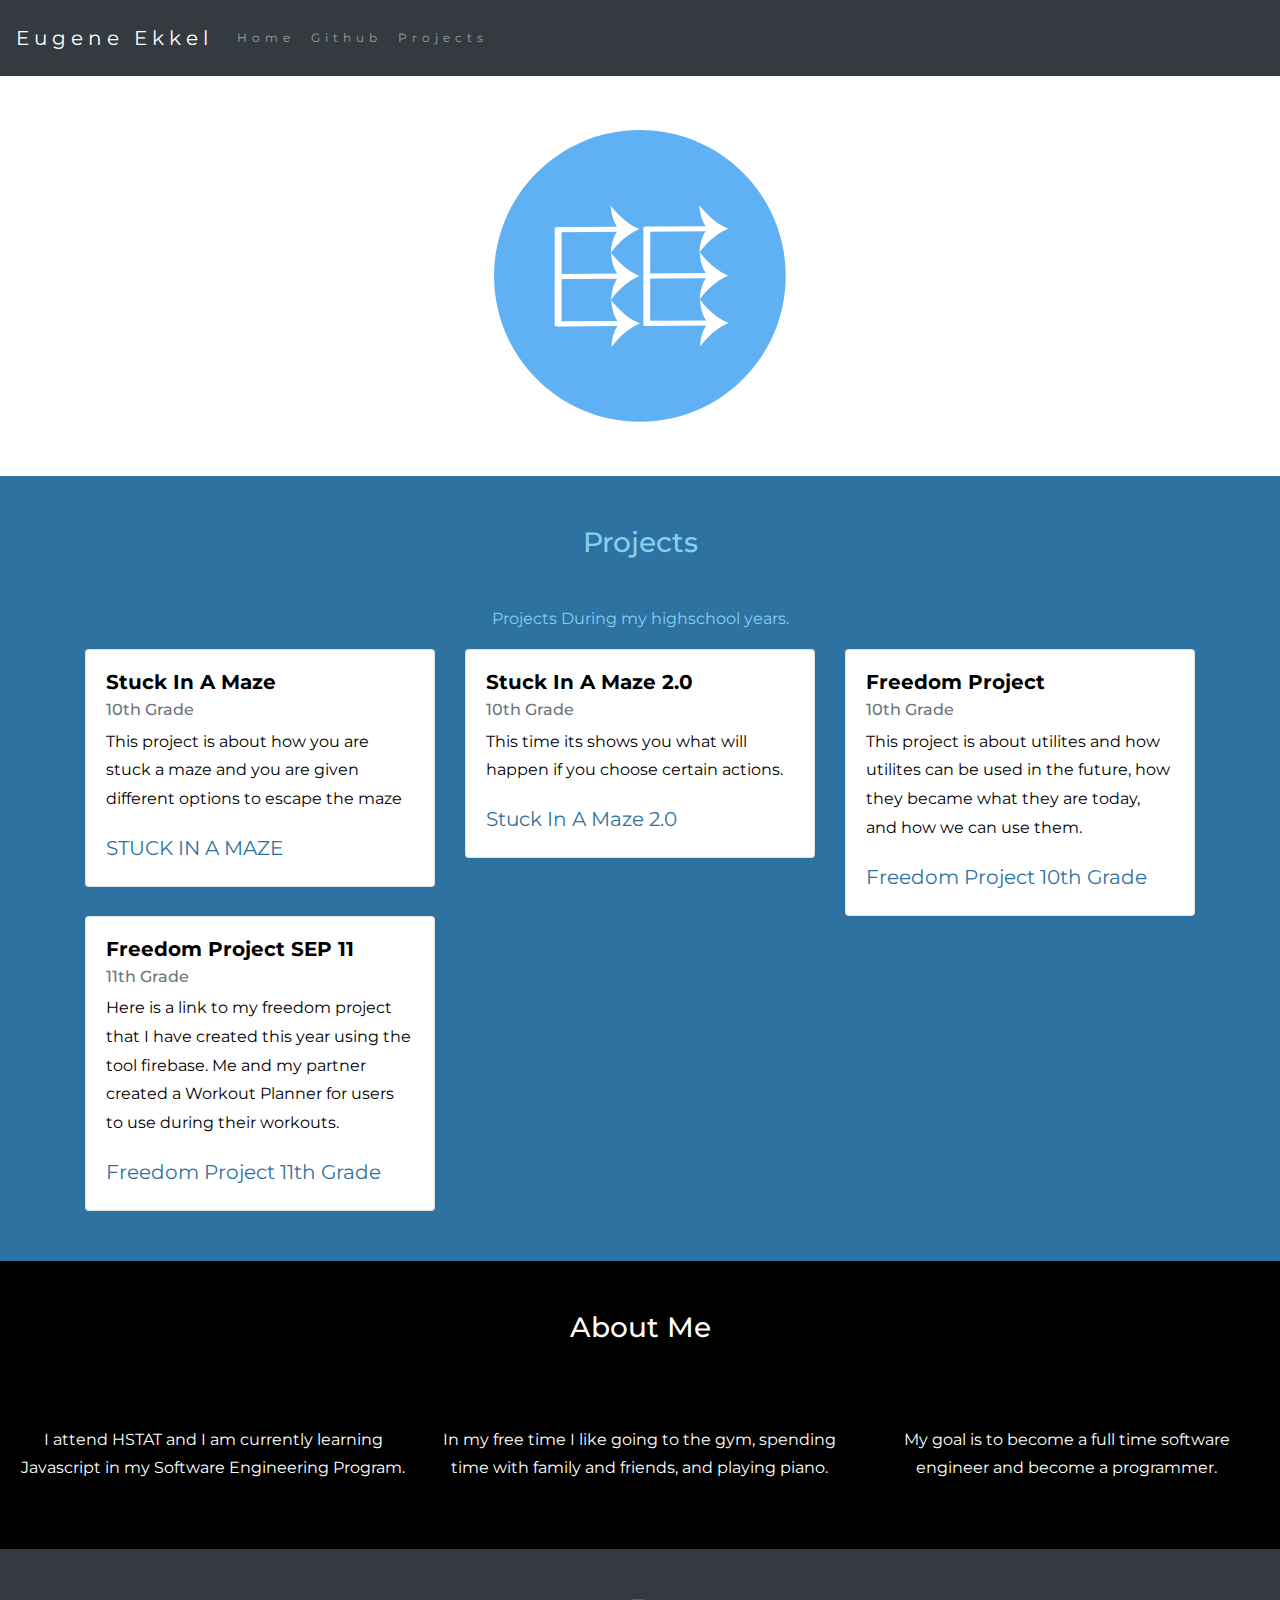
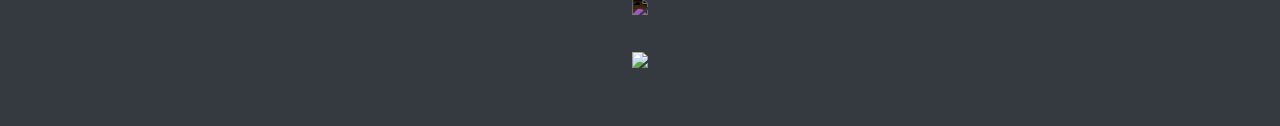
==== commit 8fe2bb49: "Update index.html" ====
--- a/index.html
+++ b/index.html
@@ -49,7 +49,7 @@
     <!-- Second Container -->
     <div class="container-fluid bg-2 text-center" id="projects">
         <h3 class="margin">Projects</h3>
-            <p>Projects During my Sophmore Year</p>
+            <p>Projects During my highschool years.</p>
         <div class="container">
             <div class="row">
 
